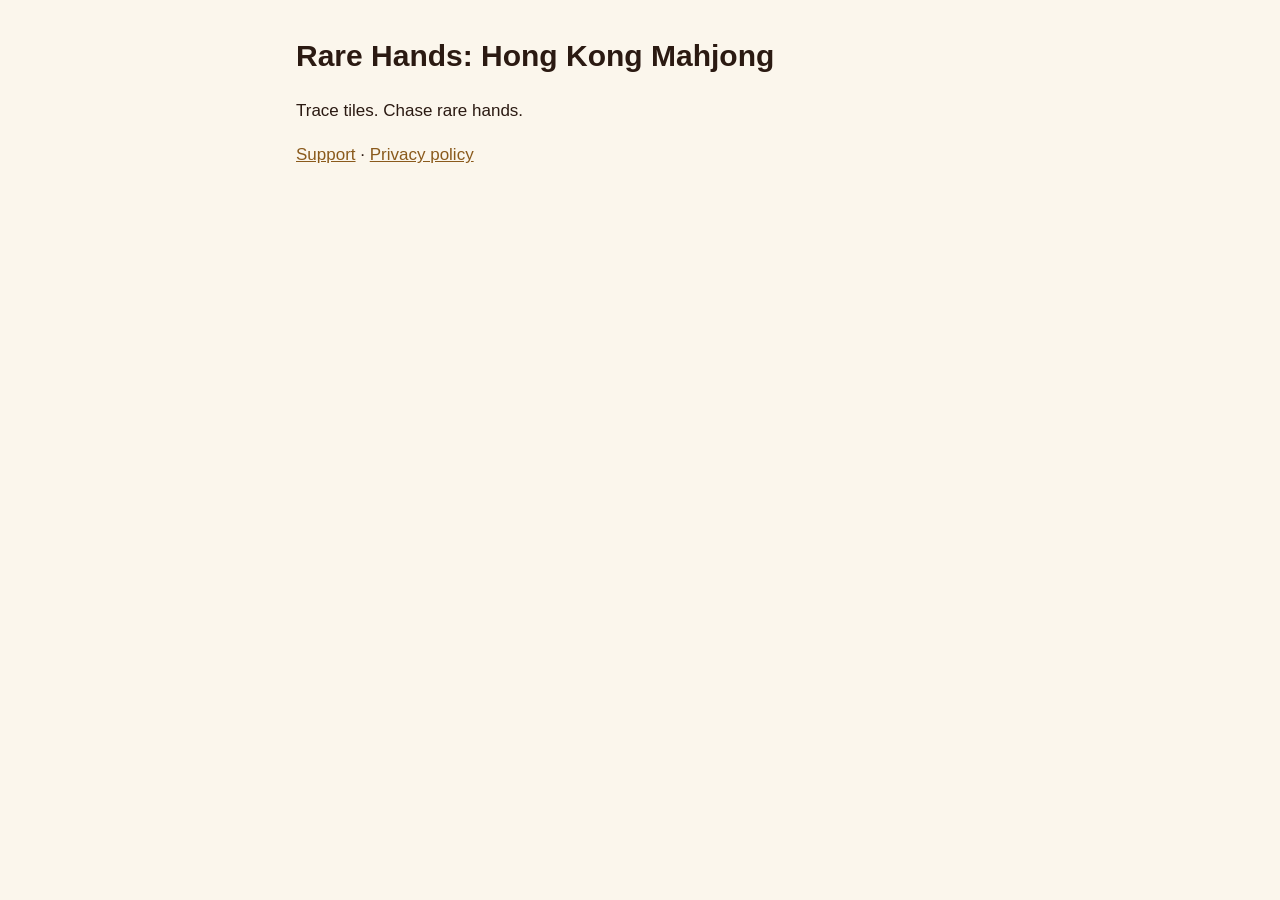
==== rare-hands/index.html @ 60b554bc "Rare Hands support and privacy pages" ====
<!doctype html>
<html lang="en">
<head>
<meta charset="utf-8">
<meta name="viewport" content="width=device-width, initial-scale=1">
<title>Rare Hands</title>
<link rel="stylesheet" href="style.css">
</head>
<body>
<main>
<h1>Rare Hands: Hong Kong Mahjong</h1>
<p>Trace tiles. Chase rare hands.</p>
<p><a href="support.html">Support</a> · <a href="privacy.html">Privacy policy</a></p>
</main>
</body>
</html>
---- rare-hands/style.css ----
:root { --bg: #fbf6ec; --text: #2b1a12; --muted: #6b5546; --accent: #8a5a1c; --rule: #e3d6c1; }
@media (prefers-color-scheme: dark) { :root { --bg: #1e120d; --text: #f1e4cf; --muted: #c9b59b; --accent: #e3be72; --rule: #4a3527; } }
* { box-sizing: border-box; }
body { margin: 0; background: var(--bg); color: var(--text); font: 17px/1.6 -apple-system, BlinkMacSystemFont, "Segoe UI", Roboto, sans-serif; }
main { max-width: 720px; margin: 0 auto; padding: 32px 16px 64px; }
h1 { font-size: 30px; margin: 0 0 4px; }
h2 { font-size: 20px; margin: 32px 0 8px; }
p, li { color: var(--text); }
.muted { color: var(--muted); font-size: 15px; }
a { color: var(--accent); }
hr { border: 0; border-top: 1px solid var(--rule); margin: 32px 0; }
nav a { margin-right: 16px; }
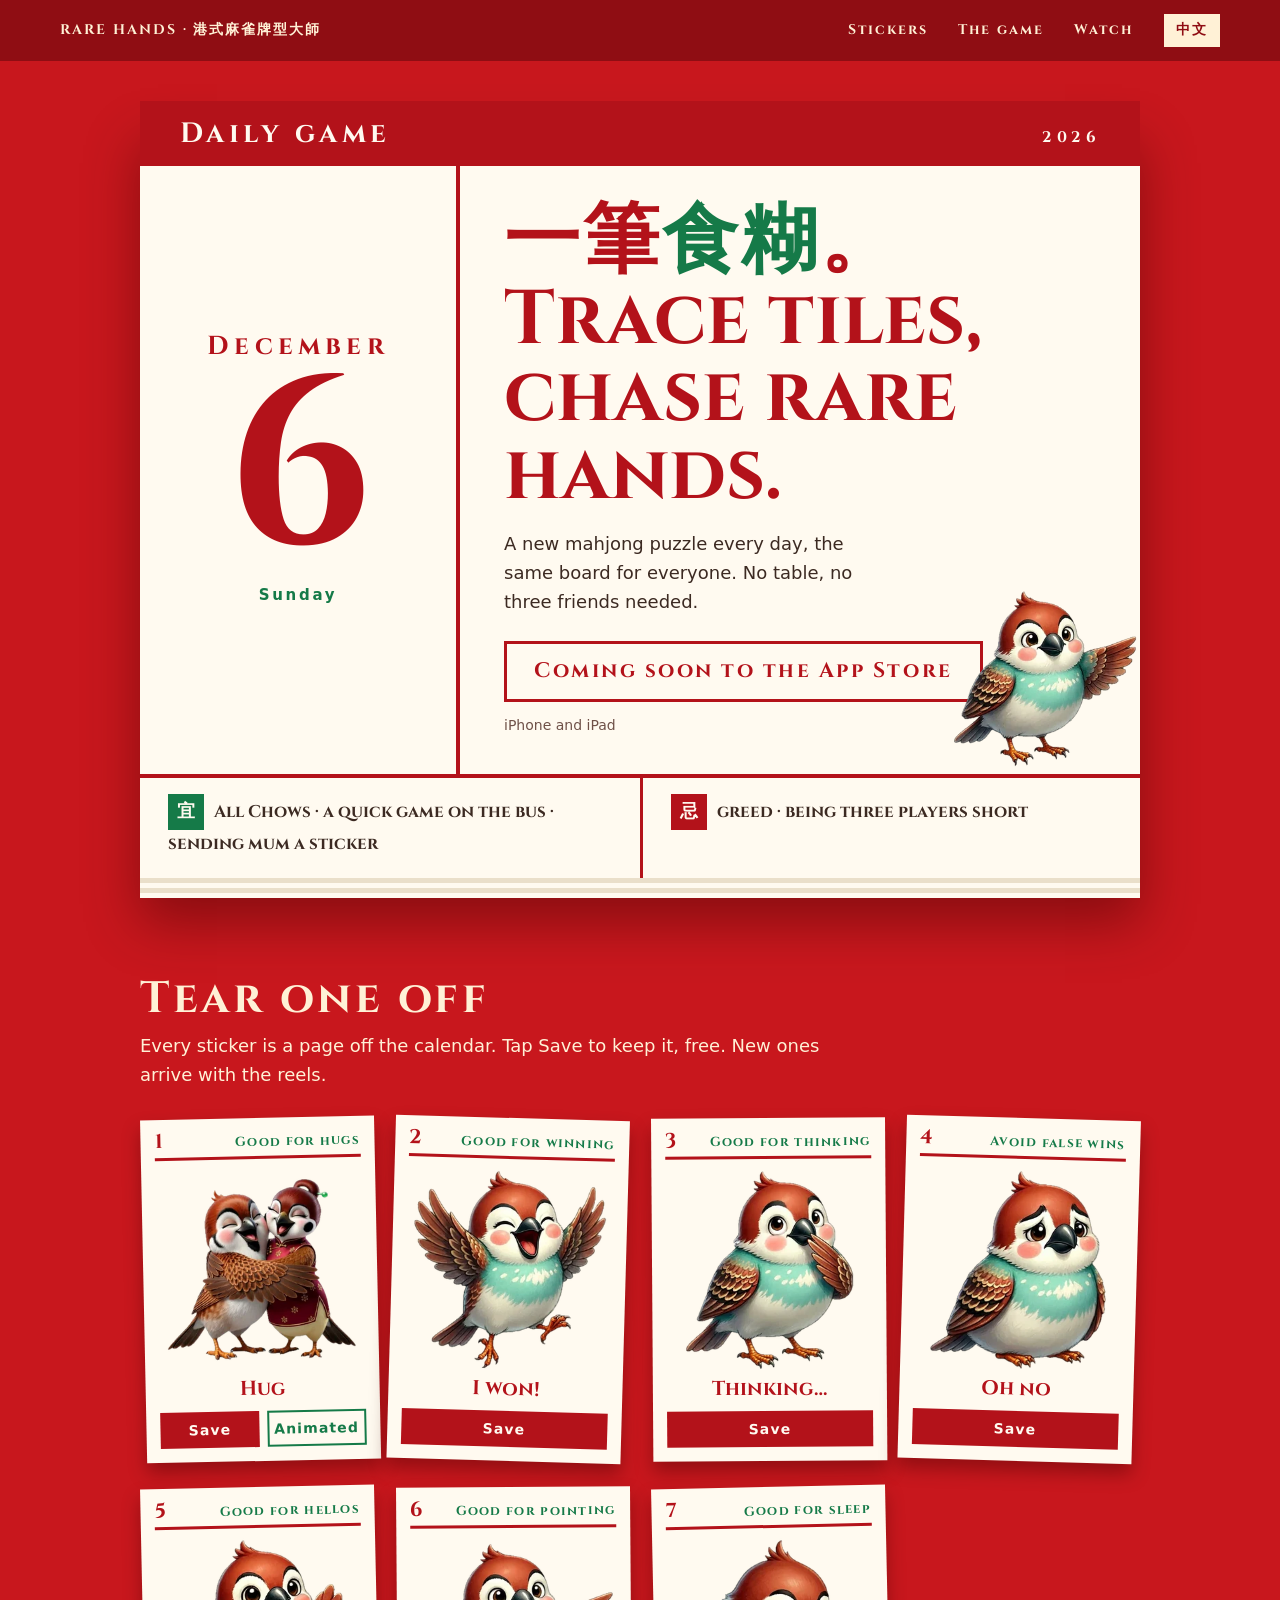
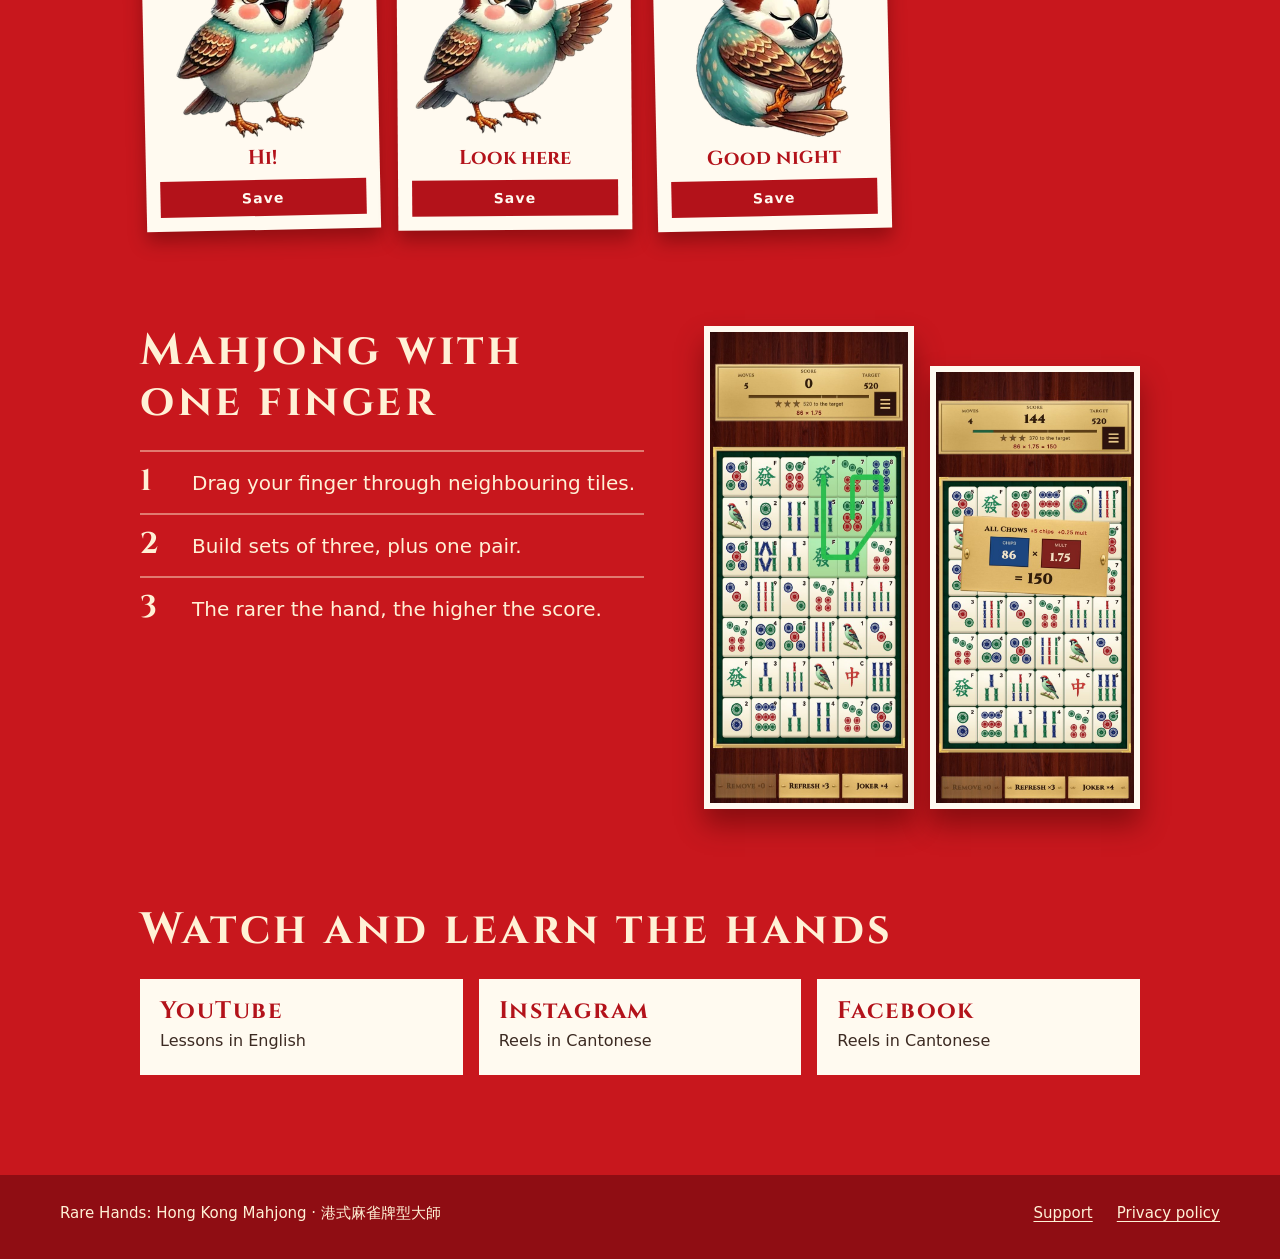
==== commit 3e28dbe4: "Rare Hands home page: a tear-off calendar with sparrow stickers to save Co-Authored-By: Claude Fable" ====
--- a/rare-hands/index.html
+++ b/rare-hands/index.html
@@ -3,14 +3,180 @@
 <head>
 <meta charset="utf-8">
 <meta name="viewport" content="width=device-width, initial-scale=1">
-<title>Rare Hands</title>
-<link rel="stylesheet" href="style.css">
+<title>Rare Hands: Hong Kong Mahjong</title>
+<meta name="description" content="Rare Hands is a Hong Kong mahjong puzzle for one: trace tiles, chase rare hands. Free sparrow stickers to save and share.">
+<meta name="theme-color" content="#8f0d13">
+<meta property="og:title" content="Rare Hands: Hong Kong Mahjong">
+<meta property="og:description" content="Trace tiles. Chase rare hands. Plus free sparrow stickers.">
+<meta property="og:image" content="https://fkllfkll.github.io/rare-hands/stickers/hug.png">
+<link rel="stylesheet" href="home.css">
 </head>
 <body>
+
+<header class="top">
+  <span>RARE HANDS · 港式麻雀牌型大師</span>
+  <nav aria-label="Page">
+    <a href="#stickers" data-zh="貼圖">Stickers</a>
+    <a href="#game" data-zh="點玩">The game</a>
+    <a href="#watch" data-zh="短片">Watch</a>
+    <button class="lang" type="button" id="lang" aria-label="切換到中文">中文</button>
+  </nav>
+</header>
+
 <main>
-<h1>Rare Hands: Hong Kong Mahjong</h1>
-<p>Trace tiles. Chase rare hands.</p>
-<p><a href="support.html">Support</a> · <a href="privacy.html">Privacy policy</a></p>
+<section class="pad wrap" aria-labelledby="title">
+  <div class="pad-head"><span data-zh="每日一局">Daily game</span><span id="monthYear"></span></div>
+  <div class="sheet-top">
+    <div class="date" aria-hidden="true">
+      <div class="date-month" id="month">麻雀</div>
+      <div class="date-day" id="day">中</div>
+      <div class="date-week" id="week">RARE HANDS</div>
+    </div>
+    <div class="pitch">
+      <h1 id="title"><span class="zh-line" lang="zh-Hant">一筆<em>食糊</em>。</span><span data-zh="">Trace tiles, chase rare hands.</span></h1>
+      <p class="lead" data-zh="每日一局新牌陣，人人同一副牌。唔使麻雀枱，一缺三都照開枱。">A new mahjong puzzle every day, the same board for everyone. No table, no three friends needed.</p>
+      <span class="get" id="get" aria-disabled="true" data-zh="即將登陸 App Store">Coming soon to the App Store</span>
+      <span class="get-note" data-zh="iPhone 同 iPad">iPhone and iPad</span>
+      <img class="pitch-bird" src="stickers/thumb/point.webp" alt="" width="300" height="300">
+    </div>
+  </div>
+  <div class="almanac">
+    <div><b lang="zh-Hant">宜</b><span id="good" data-zh="對對糊 · 一筆過 · 傳貼圖俾阿媽">All Pungs · one clean stroke · sending mum a sticker</span></div>
+    <div><b lang="zh-Hant">忌</b><span id="bad" data-zh="詐糊 · 一缺三">False wins · being three players short</span></div>
+  </div>
+</section>
+
+<section class="wall wrap" id="stickers" aria-labelledby="stickers-title">
+  <h2 id="stickers-title" data-zh="撕一張，傳出去">Tear one off</h2>
+  <p data-zh="每張貼圖都係一頁日曆，撳「儲存」就攞得走，免費。新貼圖跟住短片陸續有。">Every sticker is a page off the calendar. Tap Save to keep it, free. New ones arrive with the reels.</p>
+  <ul class="sheets">
+    <li class="sticker"><div class="sticker-no">1<span data-zh="宜攬攬">Good for hugs</span></div>
+      <img src="stickers/thumb/hug.webp" alt="Two sparrows hugging cheek to cheek" width="300" height="300" loading="lazy">
+      <h3 data-zh="攬攬">Hug</h3>
+      <div class="sticker-save"><a href="stickers/hug.png" download="rare-hands-hug.png" data-zh="儲存">Save</a><a href="stickers/hug-animated.webp" download="rare-hands-hug-animated.webp" data-zh="動態版">Animated</a></div></li>
+    <li class="sticker"><div class="sticker-no">2<span data-zh="宜食糊">Good for winning</span></div>
+      <img src="stickers/thumb/cheer.webp" alt="The sparrow cheering with both wings up" width="300" height="300" loading="lazy">
+      <h3 data-zh="食糊！">I won!</h3>
+      <div class="sticker-save"><a href="stickers/cheer.png" download="rare-hands-i-won.png" data-zh="儲存">Save</a></div></li>
+    <li class="sticker"><div class="sticker-no">3<span data-zh="宜諗清楚">Good for thinking</span></div>
+      <img src="stickers/thumb/think.webp" alt="The sparrow thinking, wing on chin" width="300" height="300" loading="lazy">
+      <h3 data-zh="諗緊……">Thinking…</h3>
+      <div class="sticker-save"><a href="stickers/think.png" download="rare-hands-thinking.png" data-zh="儲存">Save</a></div></li>
+    <li class="sticker"><div class="sticker-no">4<span data-zh="忌詐糊">Avoid false wins</span></div>
+      <img src="stickers/thumb/sad.webp" alt="The sparrow looking sad" width="300" height="300" loading="lazy">
+      <h3 data-zh="詐糊……">Oh no</h3>
+      <div class="sticker-save"><a href="stickers/sad.png" download="rare-hands-oh-no.png" data-zh="儲存">Save</a></div></li>
+    <li class="sticker"><div class="sticker-no">5<span data-zh="宜打招呼">Good for hellos</span></div>
+      <img src="stickers/thumb/wave.webp" alt="The sparrow waving" width="300" height="300" loading="lazy">
+      <h3 data-zh="喂！">Hi!</h3>
+      <div class="sticker-save"><a href="stickers/wave.png" download="rare-hands-hi.png" data-zh="儲存">Save</a></div></li>
+    <li class="sticker"><div class="sticker-no">6<span data-zh="宜睇清楚">Good for pointing</span></div>
+      <img src="stickers/thumb/point.webp" alt="The sparrow pointing to one side" width="300" height="300" loading="lazy">
+      <h3 data-zh="睇呢度">Look here</h3>
+      <div class="sticker-save"><a href="stickers/point.png" download="rare-hands-look-here.png" data-zh="儲存">Save</a></div></li>
+    <li class="sticker"><div class="sticker-no">7<span data-zh="宜早瞓">Good for sleep</span></div>
+      <img src="stickers/thumb/sleep.webp" alt="The sparrow asleep" width="300" height="300" loading="lazy">
+      <h3 data-zh="瞓喇">Good night</h3>
+      <div class="sticker-save"><a href="stickers/sleep.png" download="rare-hands-good-night.png" data-zh="儲存">Save</a></div></li>
+  </ul>
+</section>
+
+<section class="wall wrap play" id="game" aria-labelledby="game-title">
+  <div>
+    <h2 id="game-title" data-zh="一隻手指打麻雀">Mahjong with one finger</h2>
+    <ol class="steps">
+      <li data-zh="手指劃過相連嘅牌。">Drag your finger through neighbouring tiles.</li>
+      <li data-zh="砌出刻子、順子，再加一對眼。">Build sets of three, plus one pair.</li>
+      <li data-zh="牌型越罕有，分數越高。">The rarer the hand, the higher the score.</li>
+    </ol>
+  </div>
+  <div class="shots">
+    <img src="img/trace-en.jpg" data-src-zh="img/trace-zh.jpg" alt="The board with a line traced through six tiles" width="660" height="1434" loading="lazy">
+    <img src="img/score-en.jpg" data-src-zh="img/score-zh.jpg" alt="The score plate after a hand" width="660" height="1434" loading="lazy">
+  </div>
+</section>
+
+<section class="wall wrap" id="watch" aria-labelledby="watch-title">
+  <h2 id="watch-title" data-zh="睇短片，學牌型">Watch and learn the hands</h2>
+  <ul class="channels">
+    <li><a href="https://www.youtube.com/@rarehandhkmahjong" rel="noopener"><strong>YouTube</strong><span data-zh="英文教學短片">Lessons in English</span></a></li>
+    <li><a href="https://www.instagram.com/rarehandhkmahjong/" rel="noopener"><strong>Instagram</strong><span data-zh="廣東話短片">Reels in Cantonese</span></a></li>
+    <li><a href="https://www.facebook.com/rarehandhkmahjong" rel="noopener"><strong>Facebook</strong><span data-zh="廣東話短片">Reels in Cantonese</span></a></li>
+  </ul>
+</section>
 </main>
+
+<footer>
+  <span>Rare Hands: Hong Kong Mahjong · 港式麻雀牌型大師</span>
+  <nav aria-label="Help"><a href="support.html" data-zh="支援">Support</a><a href="privacy.html" data-zh="私隱政策">Privacy policy</a></nav>
+</footer>
+
+<script>
+(function () {
+  // Set this once the game is live; the button then becomes a link.
+  var APP_STORE_URL = "";
+  var GOOD = [["All Pungs", "對對糊"], ["one clean stroke", "一筆過"], ["sending mum a sticker", "傳貼圖俾阿媽"], ["All Chows", "平糊"], ["Small Three Dragons", "小三元"], ["All Honors", "字一色"], ["a quick game on the bus", "搭車打返局"]];
+  var BAD = [["False wins", "詐糊"], ["being three players short", "一缺三"], ["shaky fingers", "手震"], ["greed", "貪心"], ["lifting your finger too early", "太早鬆手"]];
+  var WEEK_ZH = ["星期日", "星期一", "星期二", "星期三", "星期四", "星期五", "星期六"];
+  var MONTH_ZH = ["一月", "二月", "三月", "四月", "五月", "六月", "七月", "八月", "九月", "十月", "十一月", "十二月"];
+  var now = new Date(), dayNo = Math.floor(now.getTime() / 864e5), lang = "en";
+  var $ = function (id) { return document.getElementById(id); };
+  function pick(list, n, seed) { var out = []; for (var i = 0; i < n; i++) out.push(list[(seed + i * 3) % list.length]); return out; }
+
+  // Remember each element's English text once, then swap by language.
+  var nodes = [].slice.call(document.querySelectorAll("[data-zh]"));
+  nodes.forEach(function (el) { el.setAttribute("data-en", el.textContent); });
+  var shots = [].slice.call(document.querySelectorAll("[data-src-zh]"));
+  shots.forEach(function (el) { el.setAttribute("data-src-en", el.getAttribute("src")); });
+
+  function render() {
+    var zh = lang === "zh", i = zh ? 1 : 0;
+    document.documentElement.lang = zh ? "zh-Hant" : "en";
+    nodes.forEach(function (el) { el.textContent = el.getAttribute(zh ? "data-zh" : "data-en"); });
+    shots.forEach(function (el) { el.src = el.getAttribute(zh ? "data-src-zh" : "data-src-en"); });
+    $("day").textContent = now.getDate();
+    $("month").textContent = zh ? MONTH_ZH[now.getMonth()] : now.toLocaleDateString("en", { month: "long" });
+    $("week").textContent = zh ? WEEK_ZH[now.getDay()] : now.toLocaleDateString("en", { weekday: "long" });
+    $("monthYear").textContent = zh ? now.getFullYear() + " 年" : String(now.getFullYear());
+    $("good").textContent = pick(GOOD, 3, dayNo).map(function (p) { return p[i]; }).join(" · ");
+    $("bad").textContent = pick(BAD, 2, dayNo).map(function (p) { return p[i]; }).join(" · ");
+    $("lang").textContent = zh ? "EN" : "中文";
+    $("lang").setAttribute("aria-label", zh ? "Switch to English" : "切換到中文");
+    if (APP_STORE_URL) $("get").textContent = zh ? "下載遊戲" : "Get the game";
+  }
+
+  try { lang = localStorage.getItem("lang") || ((navigator.language || "").toLowerCase().indexOf("zh") === 0 ? "zh" : "en"); } catch (e) {}
+  var asked = /[?&]lang=(en|zh)\b/.exec(location.search); // a link can pick the language: ?lang=zh
+  if (asked) lang = asked[1];
+  $("lang").addEventListener("click", function () {
+    lang = lang === "zh" ? "en" : "zh";
+    try { localStorage.setItem("lang", lang); } catch (e) {}
+    render();
+  });
+
+  if (APP_STORE_URL) {
+    var a = document.createElement("a"), old = $("get");
+    a.className = "get"; a.id = "get"; a.href = APP_STORE_URL;
+    a.setAttribute("data-en", "Get the game"); a.setAttribute("data-zh", "下載遊戲");
+    old.parentNode.replaceChild(a, old); nodes[nodes.indexOf(old)] = a;
+  }
+  render();
+
+  // Saving: on phones the share sheet (save to Photos, send to a chat); elsewhere the link downloads the file.
+  document.querySelectorAll(".sticker-save a").forEach(function (link) {
+    link.addEventListener("click", function (ev) {
+      var card = link.closest(".sticker");
+      card.classList.remove("torn"); void card.offsetWidth; card.classList.add("torn");
+      if (!navigator.canShare || !window.matchMedia("(pointer: coarse)").matches) return;
+      ev.preventDefault();
+      fetch(link.href).then(function (r) { return r.blob(); }).then(function (blob) {
+        var file = new File([blob], link.getAttribute("download"), { type: blob.type });
+        if (!navigator.canShare({ files: [file] })) throw new Error("cannot share files");
+        return navigator.share({ files: [file] });
+      }).catch(function (err) { if (err && err.name !== "AbortError") window.location.href = link.href; });
+    });
+  });
+})();
+</script>
 </body>
 </html>
--- a/rare-hands/home.css
+++ b/rare-hands/home.css
@@ -0,0 +1,114 @@
+/* Rare Hands home page: a Hong Kong tear-off wall calendar. support.html and privacy.html keep style.css. */
+@font-face { font-family: "Cinzel"; src: url("fonts/Cinzel-Bold.ttf") format("truetype"); font-weight: 700; font-display: swap; }
+
+:root {
+  --wall: #c8171d; --wall-deep: #8f0d13; --paper: #fffaf0; --paper-edge: #eadfca;
+  --red: #b3121a; --green: #157a48; --ink: #3c2a22; --ink-soft: #6f5148; --on-wall: #fff1d6;
+  --display: "Cinzel", "Songti TC", "Noto Serif CJK TC", "Source Han Serif TC", "PMingLiU", serif;
+  --text: system-ui, -apple-system, "PingFang HK", "Noto Sans TC", "Microsoft JhengHei", sans-serif;
+  --ease: cubic-bezier(.16, 1, .3, 1);
+}
+* { box-sizing: border-box; margin: 0; }
+html { scroll-behavior: smooth; }
+body { background: var(--wall); color: var(--on-wall); font: 18px/1.6 var(--text); -webkit-text-size-adjust: 100%; }
+::selection { background: var(--green); color: var(--paper); }
+a { color: inherit; text-underline-offset: .2em; }
+:focus-visible { outline: 3px solid var(--green); outline-offset: 3px; }
+.wall :focus-visible, .top :focus-visible, footer :focus-visible { outline-color: var(--on-wall); }
+img { max-width: 100%; height: auto; display: block; }
+
+/* The nail strip the pad hangs from */
+.top { background: var(--wall-deep); display: flex; justify-content: space-between; align-items: center; gap: 16px; padding: 14px clamp(16px, 5vw, 60px); font: 700 14px/1.2 var(--display); letter-spacing: .14em; }
+.top nav { display: flex; align-items: center; gap: clamp(12px, 2.4vw, 30px); }
+.top a { text-decoration: none; padding: 6px 0; }
+.top a:hover { text-decoration: underline; }
+.lang { font: inherit; letter-spacing: inherit; color: var(--wall-deep); background: var(--on-wall); border: 0; padding: 8px 12px; cursor: pointer; }
+.lang:hover { background: #fff; }
+
+.wrap { width: min(1000px, 100% - 32px); margin-inline: auto; }
+
+/* The calendar pad */
+.pad { margin-top: clamp(20px, 4vw, 40px); background: var(--paper); color: var(--red); box-shadow: 0 5px 0 var(--paper-edge), 0 10px 0 var(--paper), 0 15px 0 var(--paper-edge), 0 20px 0 var(--paper), 0 44px 50px rgba(60, 0, 0, .45); }
+.pad-head { background: var(--red); color: var(--paper); display: flex; justify-content: space-between; align-items: baseline; gap: 12px; padding: 16px clamp(16px, 4vw, 40px); font: 700 clamp(18px, 3vw, 28px)/1.2 var(--display); letter-spacing: .16em; }
+.pad-head span:last-child { font-size: .55em; }
+.sheet-top { display: grid; grid-template-columns: 320px 1fr; border-bottom: 4px solid var(--red); }
+.date { border-right: 4px solid var(--red); padding: 22px 20px 26px; text-align: center; display: flex; flex-direction: column; justify-content: center; }
+.date-month { font: 700 26px/1.3 var(--display); letter-spacing: .2em; }
+.date-day { font: 700 clamp(150px, 22vw, 230px)/.95 var(--display); letter-spacing: -.03em; font-variant-numeric: lining-nums; }
+.date-week { font: 700 15px/1.6 var(--text); letter-spacing: .18em; color: var(--green); }
+.pitch { padding: clamp(22px, 4vw, 38px) clamp(18px, 4vw, 44px); position: relative; }
+h1 { font: 700 clamp(40px, 7vw, 76px)/1.02 var(--display); text-wrap: balance; }
+h1 .zh-line { display: block; letter-spacing: .04em; }
+h1 em { font-style: normal; color: var(--green); }
+.lead { color: var(--ink); max-width: 30em; margin-top: 16px; padding-right: clamp(0px, 14vw, 170px); }
+.get { display: inline-block; margin-top: 24px; background: var(--red); color: var(--paper); font: 700 21px/1.2 var(--display); letter-spacing: .12em; padding: 18px 30px; text-decoration: none; transition: background .2s var(--ease), transform .2s var(--ease); }
+a.get:hover { background: var(--green); transform: translateY(-2px); }
+.get[aria-disabled="true"] { background: var(--paper); color: var(--red); outline: 3px solid var(--red); outline-offset: -3px; }
+.get-note { display: block; margin-top: 12px; font-size: 14px; color: var(--ink-soft); }
+.pitch-bird { position: absolute; right: 0; bottom: 0; width: clamp(110px, 17vw, 190px); }
+.almanac { display: grid; grid-template-columns: 1fr 1fr; }
+.almanac div { padding: 16px clamp(16px, 3vw, 28px) 20px; font: 700 17px/1.6 var(--display); color: var(--ink); }
+.almanac div + div { border-left: 3px solid var(--red); }
+.almanac b { display: inline-block; width: 2em; height: 2em; line-height: 2em; text-align: center; margin-right: 10px; color: var(--paper); background: var(--green); font-size: 18px; }
+.almanac div + div b { background: var(--red); }
+
+/* Sections on the wall */
+.wall { padding-top: clamp(56px, 9vw, 96px); }
+h2 { font: 700 clamp(28px, 5vw, 44px)/1.15 var(--display); letter-spacing: .08em; text-wrap: balance; }
+.wall > p { max-width: 38em; margin-top: 8px; }
+
+.sheets { list-style: none; padding: 0; margin-top: 28px; display: grid; grid-template-columns: repeat(4, 1fr); gap: 26px 22px; }
+.sticker { background: var(--paper); color: var(--red); padding: 12px 14px 14px; transform: rotate(var(--tilt, -1.2deg)); transform-origin: 50% 0; box-shadow: 0 10px 18px rgba(60, 0, 0, .38); transition: transform .35s var(--ease), box-shadow .35s var(--ease); }
+.sticker:nth-child(even) { --tilt: 1.6deg; }
+.sticker:nth-child(3n) { --tilt: -.4deg; }
+.sticker:hover, .sticker:focus-within { transform: rotate(0) translateY(-6px); box-shadow: 0 20px 26px rgba(60, 0, 0, .42); }
+.sticker.torn { animation: tear .7s var(--ease); }
+@keyframes tear { 35% { transform: rotate(7deg) translateY(-18px); clip-path: inset(0 0 0 0); } 100% { transform: rotate(var(--tilt, -1.2deg)); } }
+.sticker-no { display: flex; justify-content: space-between; align-items: baseline; border-bottom: 3px solid var(--red); padding-bottom: 6px; font: 700 20px/1 var(--display); }
+.sticker-no span { font-size: 13px; color: var(--green); letter-spacing: .1em; }
+.sticker img { width: 100%; aspect-ratio: 1; object-fit: contain; margin: 8px 0 4px; }
+.sticker h3 { font: 700 20px/1.2 var(--display); text-align: center; }
+.sticker-save { display: flex; gap: 8px; margin-top: 10px; }
+.sticker-save a { flex: 1; text-align: center; text-decoration: none; font: 700 14px/1.2 var(--text); letter-spacing: .08em; padding: 10px 6px; background: var(--red); color: var(--paper); transition: background .2s var(--ease); }
+.sticker-save a + a { background: var(--paper); color: var(--green); outline: 2px solid var(--green); outline-offset: -2px; }
+.sticker-save a:hover { background: var(--green); color: var(--paper); }
+
+.play { display: grid; grid-template-columns: 1fr auto; gap: clamp(24px, 5vw, 60px); align-items: start; }
+.steps { list-style: none; padding: 0; margin-top: 22px; counter-reset: step; }
+.steps li { counter-increment: step; display: grid; grid-template-columns: 2.6em 1fr; align-items: baseline; padding: 14px 0; border-top: 2px solid rgba(255, 241, 214, .45); font-size: 20px; }
+.steps li::before { content: counter(step); font: 700 30px/1 var(--display); }
+.shots { display: flex; gap: 16px; }
+.shots img { width: clamp(130px, 19vw, 210px); border: 6px solid var(--paper); box-shadow: 0 16px 26px rgba(60, 0, 0, .45); }
+.shots img + img { margin-top: 40px; }
+
+.channels { list-style: none; padding: 0; margin-top: 24px; display: grid; grid-template-columns: repeat(3, 1fr); gap: 16px; }
+.channels a { display: block; background: var(--paper); color: var(--red); text-decoration: none; padding: 18px 20px 20px; transition: transform .25s var(--ease); }
+.channels a:hover { transform: translateY(-4px); }
+.channels strong { display: block; font: 700 24px/1.2 var(--display); letter-spacing: .06em; }
+.channels span { color: var(--ink); font-size: 16px; }
+
+footer { margin-top: clamp(60px, 9vw, 100px); background: var(--wall-deep); padding: 26px clamp(16px, 5vw, 60px) 34px; font-size: 15px; display: flex; flex-wrap: wrap; gap: 8px 28px; justify-content: space-between; }
+footer nav { display: flex; gap: 24px; }
+
+@media (max-width: 760px) {
+  .top span { display: none; }
+  .top { justify-content: flex-end; }
+  .sheet-top { grid-template-columns: 1fr; }
+  .date { border-right: 0; border-bottom: 4px solid var(--red); flex-direction: row; align-items: center; justify-content: space-between; text-align: left; padding: 10px 18px; gap: 12px; }
+  .date-day { font-size: 96px; order: -1; }
+  .date-month, .date-week { font-size: 15px; letter-spacing: .14em; }
+  .pitch { padding-bottom: 92px; }
+  .pitch-bird { width: 104px; right: 10px; }
+  .lead { padding-right: 0; }
+  .sticker-no span { font-size: 11px; letter-spacing: .04em; text-align: right; }
+  .almanac { grid-template-columns: 1fr; }
+  .almanac div + div { border-left: 0; border-top: 3px solid var(--red); }
+  .sheets { grid-template-columns: repeat(2, 1fr); gap: 20px 14px; }
+  .play { grid-template-columns: 1fr; }
+  .shots { justify-content: center; }
+  .channels { grid-template-columns: 1fr; }
+}
+@media (prefers-reduced-motion: reduce) {
+  html { scroll-behavior: auto; }
+  *, *::before, *::after { animation: none !important; transition: none !important; }
+}
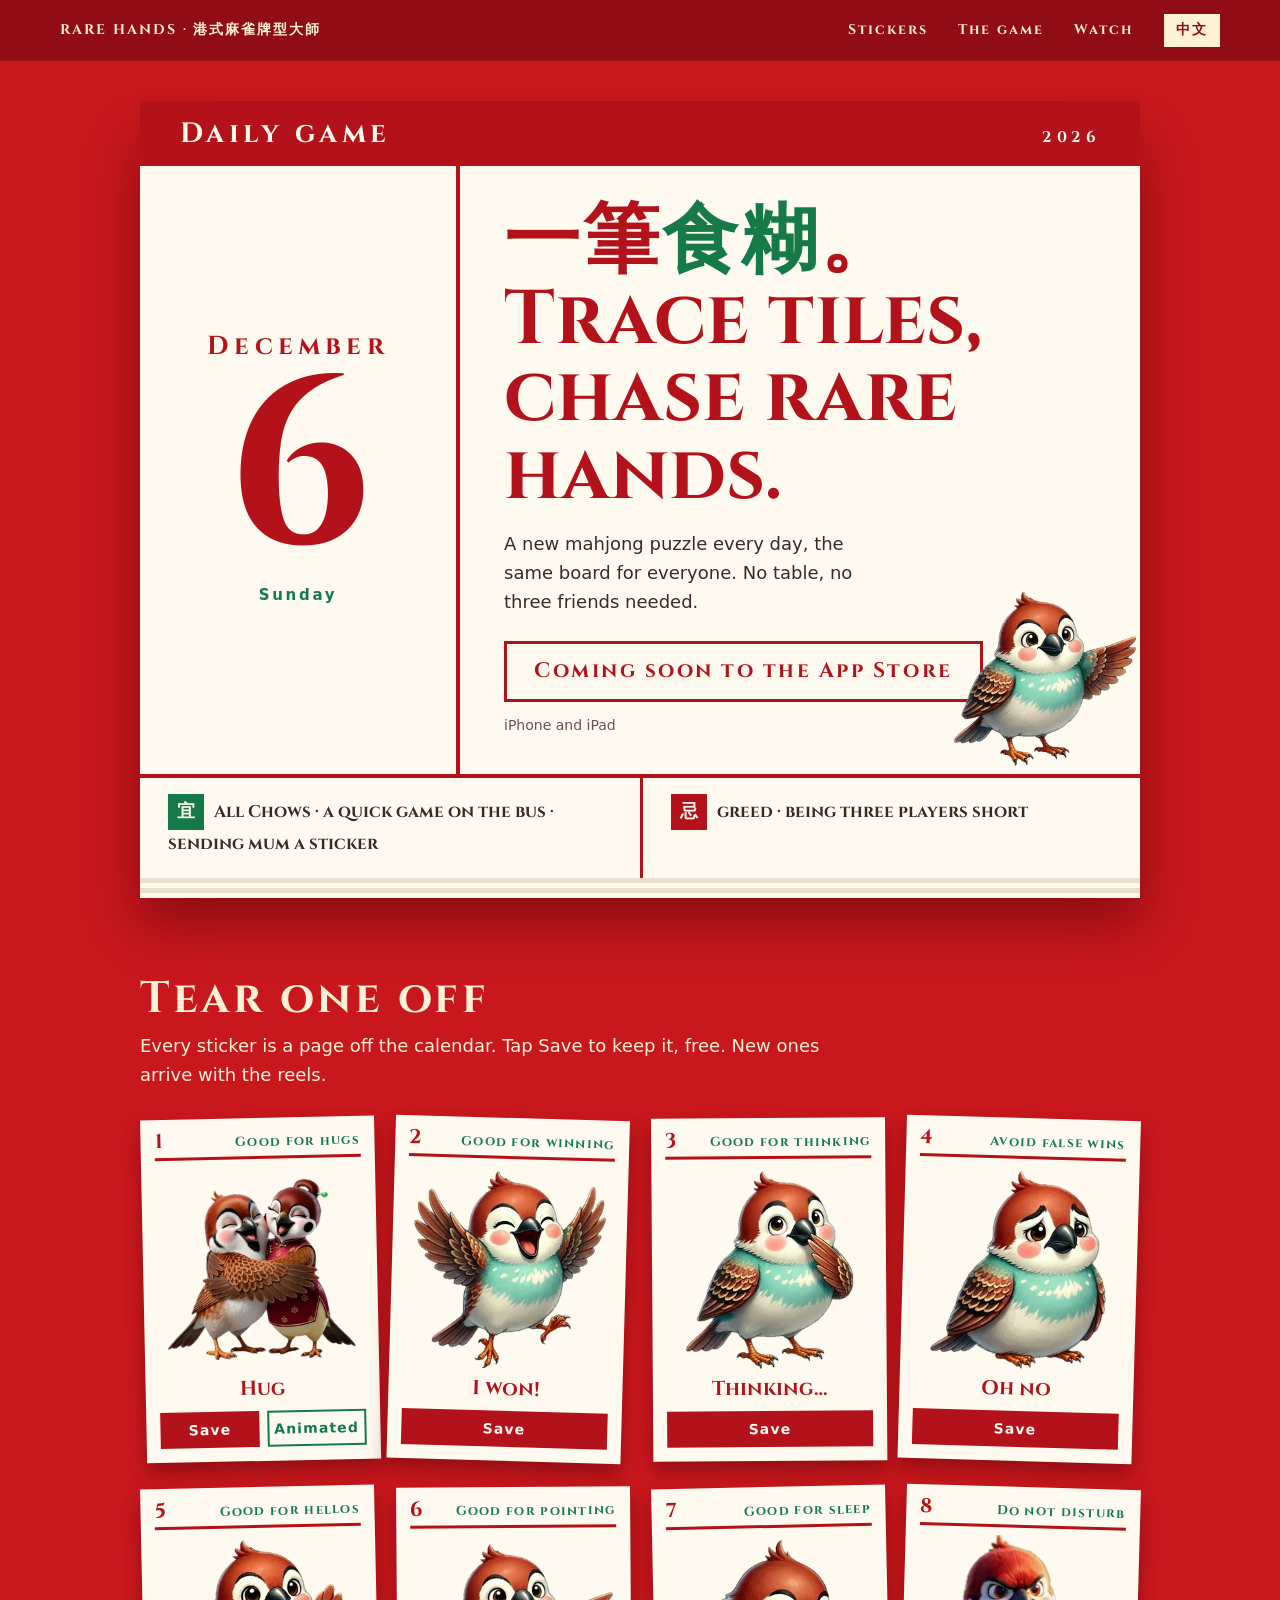
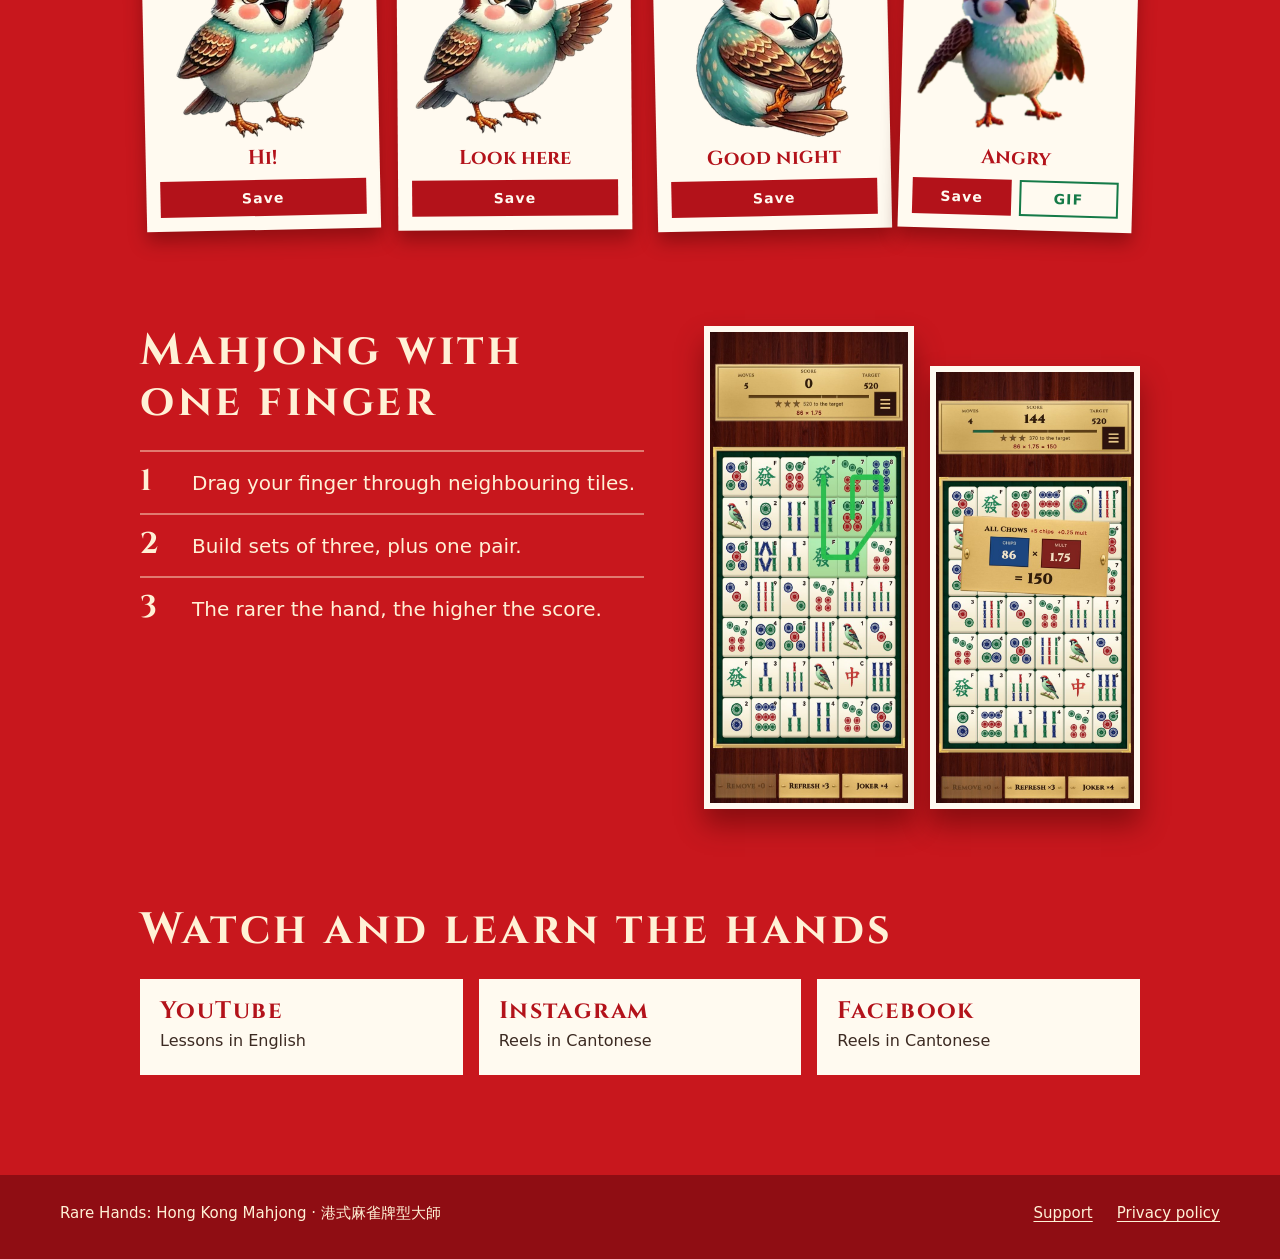
==== commit e887f6dd: "Rare Hands: the angry sparrow sticker, still and GIF Co-Authored-By: Claude Fable 5.2 <noreply@anthr" ====
--- a/rare-hands/index.html
+++ b/rare-hands/index.html
@@ -78,6 +78,10 @@
       <img src="stickers/thumb/sleep.webp" alt="The sparrow asleep" width="300" height="300" loading="lazy">
       <h3 data-zh="瞓喇">Good night</h3>
       <div class="sticker-save"><a href="stickers/sleep.png" download="rare-hands-good-night.png" data-zh="儲存">Save</a></div></li>
+    <li class="sticker"><div class="sticker-no">8<span data-zh="忌搞我">Do not disturb</span></div>
+      <img src="stickers/thumb/angry-animated.webp" alt="The sparrow puffing up, angry" width="300" height="300" loading="lazy">
+      <h3 data-zh="嬲爆">Angry</h3>
+      <div class="sticker-save"><a href="stickers/angry.png" download="rare-hands-angry.png" data-zh="儲存">Save</a><a href="stickers/angry-animated.gif" download="rare-hands-angry.gif" data-zh="動態 GIF">GIF</a></div></li>
   </ul>
 </section>
 
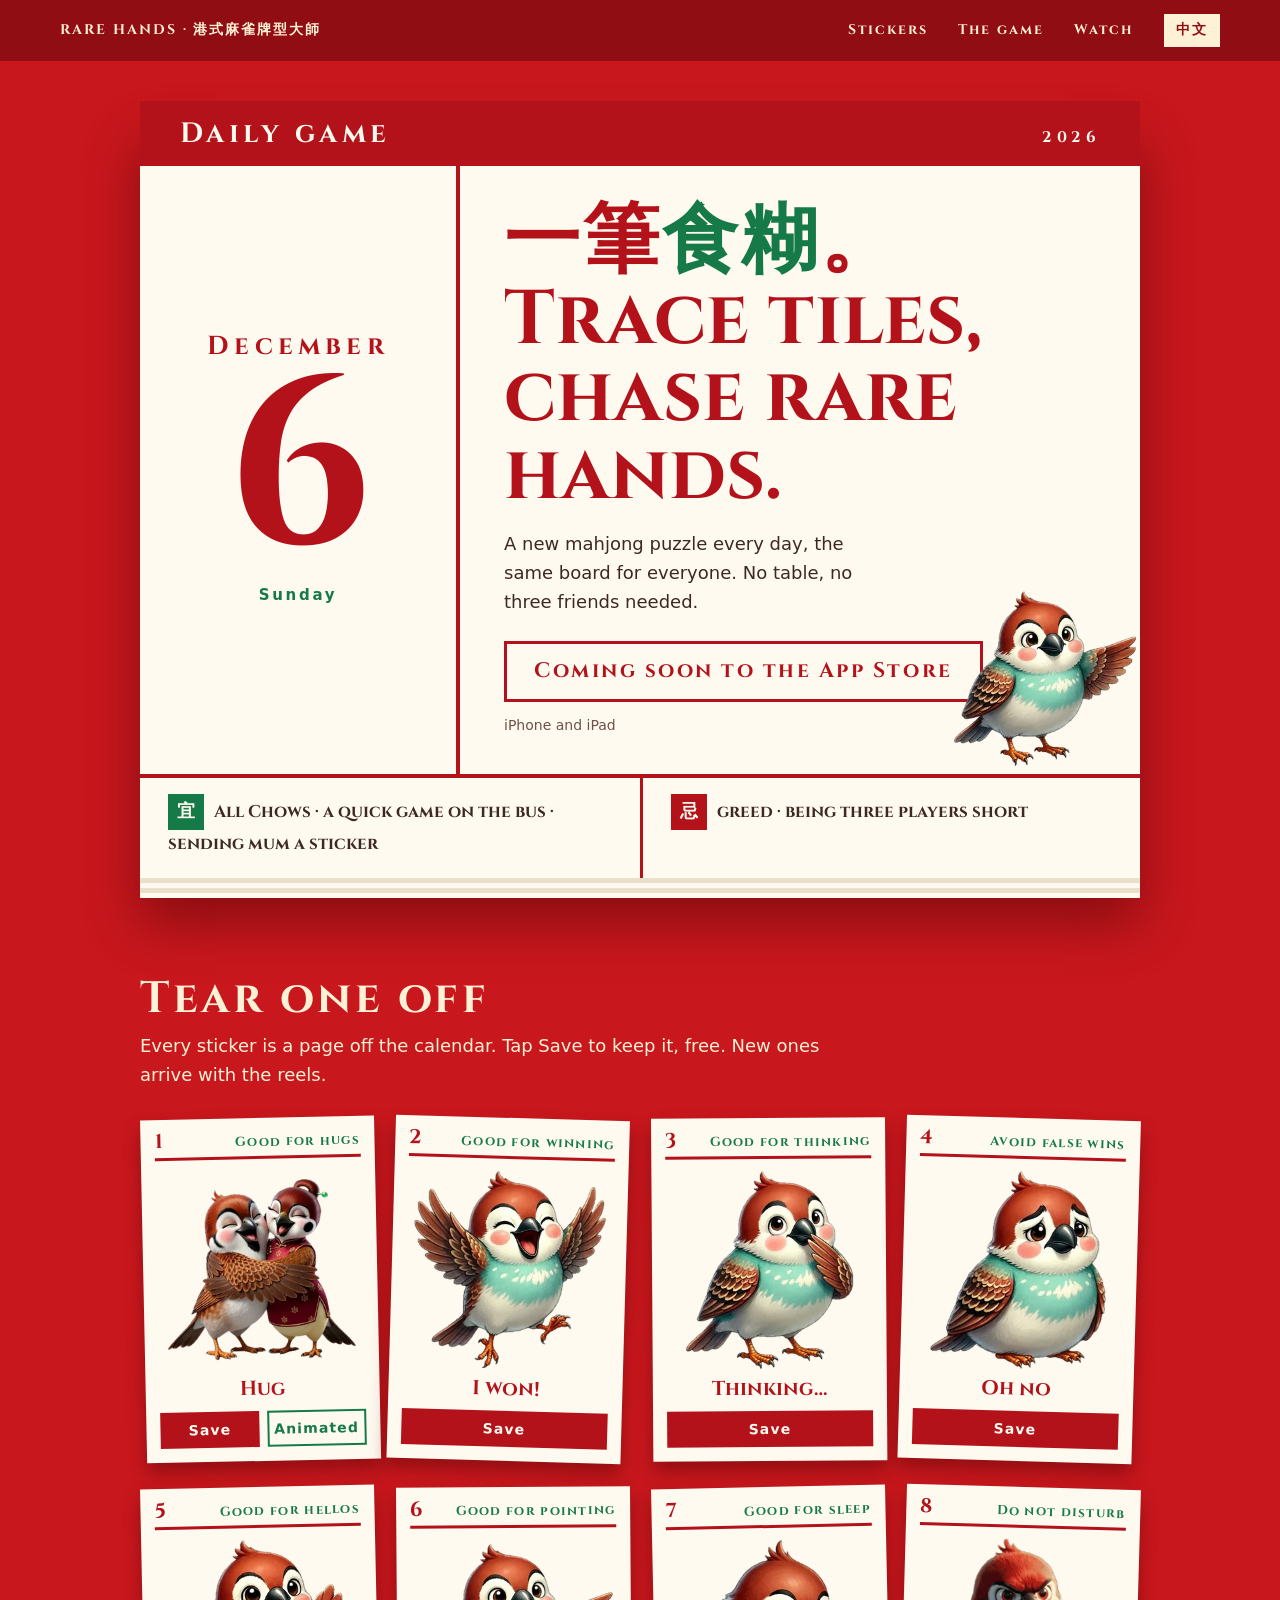
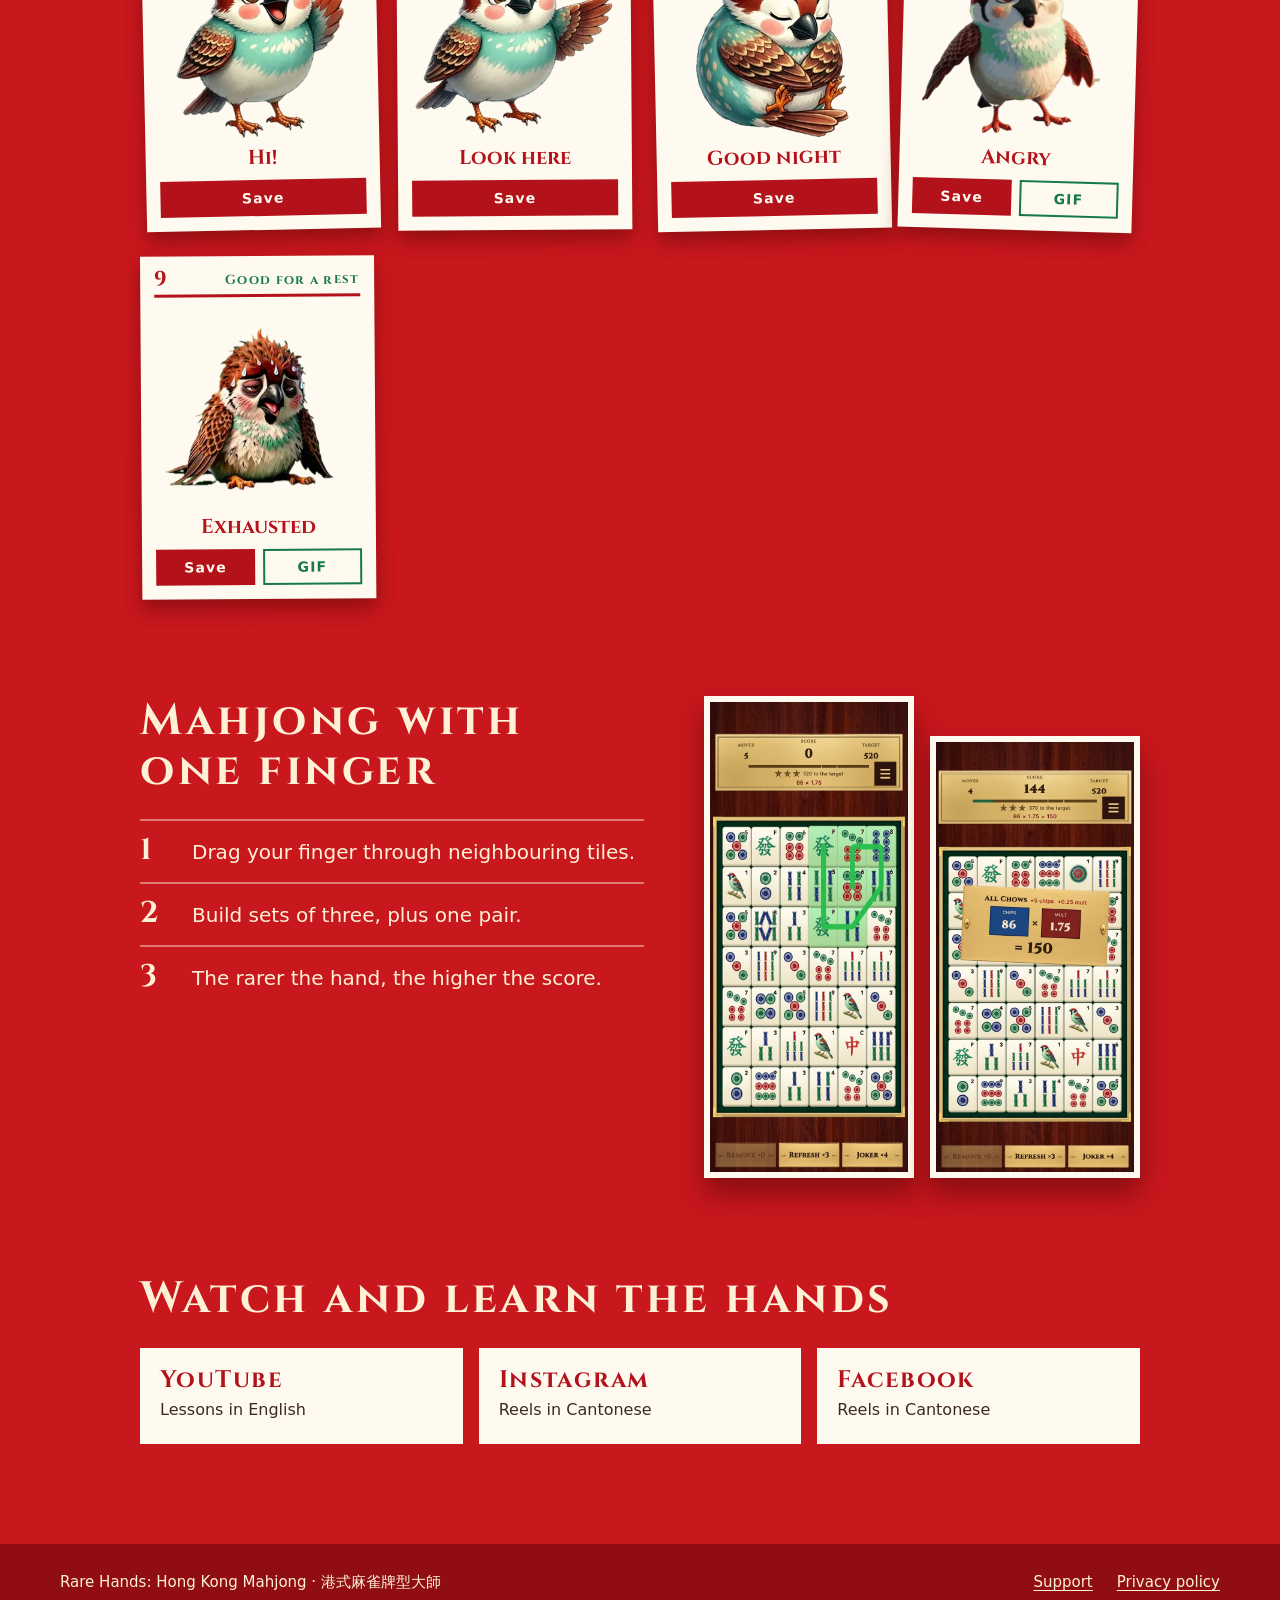
==== commit c1b34af3: "Rare Hands: the exhausted sparrow sticker (still and animated GIF) Co-Authored-By: Claude Fable 5.2 " ====
--- a/rare-hands/index.html
+++ b/rare-hands/index.html
@@ -82,6 +82,10 @@
       <img src="stickers/thumb/angry-animated.webp" alt="The sparrow puffing up, angry" width="300" height="300" loading="lazy">
       <h3 data-zh="嬲爆">Angry</h3>
       <div class="sticker-save"><a href="stickers/angry.png" download="rare-hands-angry.png" data-zh="儲存">Save</a><a href="stickers/angry-animated.gif" download="rare-hands-angry.gif" data-zh="動態 GIF">GIF</a></div></li>
+    <li class="sticker"><div class="sticker-no">9<span data-zh="宜休息">Good for a rest</span></div>
+      <img src="stickers/thumb/exhausted-animated.webp" alt="The sparrow panting, then flopping flat, exhausted" width="300" height="300" loading="lazy">
+      <h3 data-zh="攰到趴低">Exhausted</h3>
+      <div class="sticker-save"><a href="stickers/exhausted.png" download="rare-hands-exhausted.png" data-zh="儲存">Save</a><a href="stickers/exhausted-animated.gif" download="rare-hands-exhausted.gif" data-zh="動態 GIF">GIF</a></div></li>
   </ul>
 </section>
 
